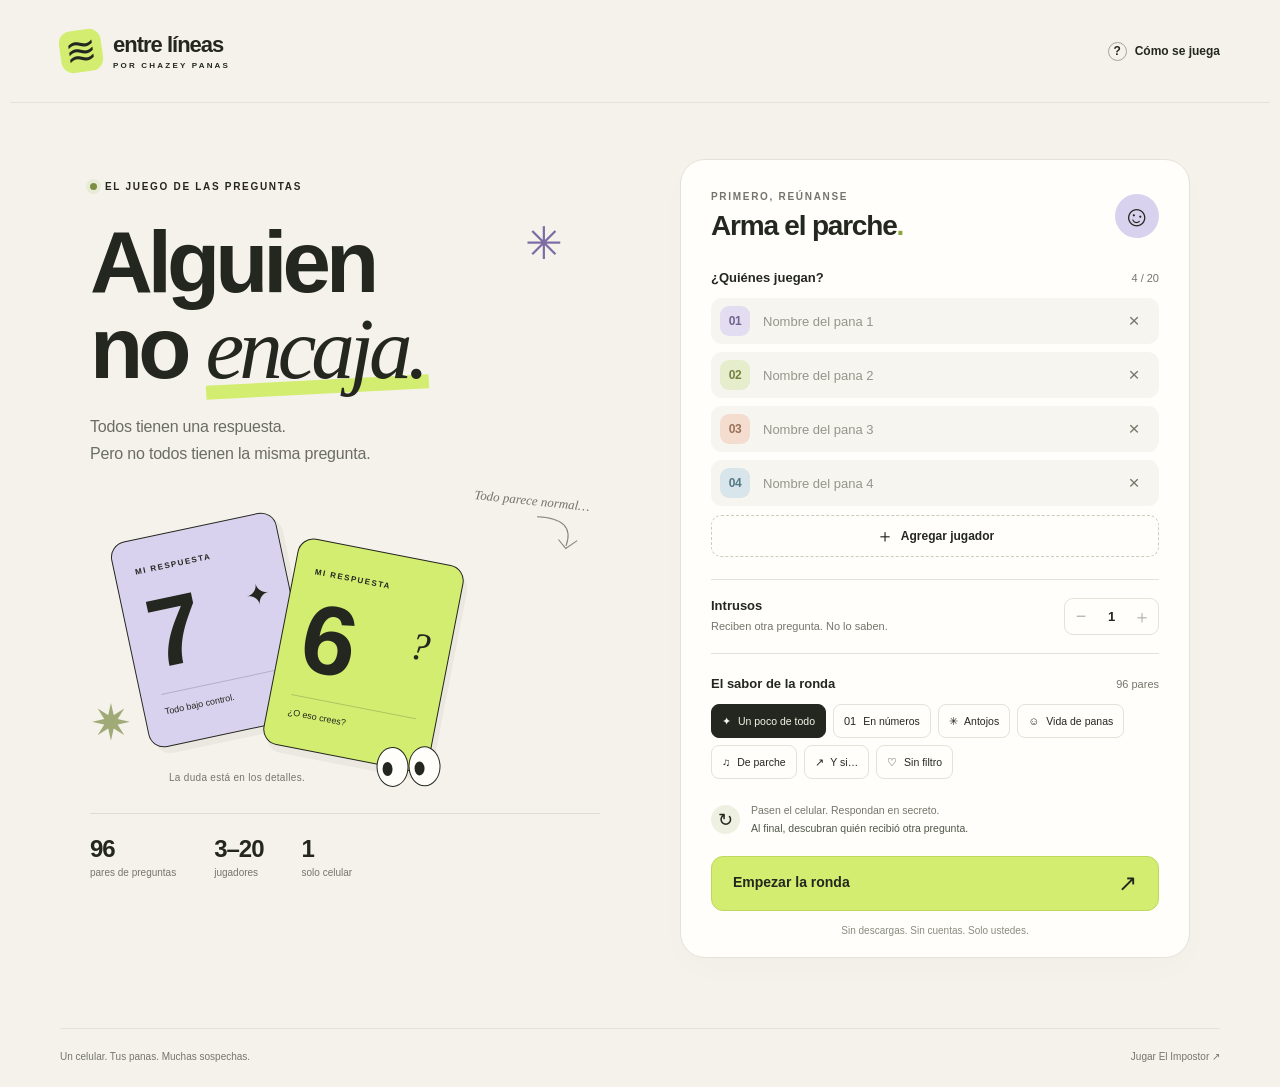
==== preguntas/index.html @ e83cf8ad "Add files via upload" ====
<!doctype html>
<html lang="es">
<head>
  <meta charset="utf-8">
  <meta name="viewport" content="width=device-width, initial-scale=1, viewport-fit=cover">
  <meta name="theme-color" content="#f5f2eb">
  <meta name="description" content="Una mesa, dos preguntas y alguien que no encaja. Un juego de fiesta en español para compartir un solo celular.">
  <title>Entre líneas · Chazey Panas</title>
  <link rel="icon" href="icon.svg" type="image/svg+xml">
  <link rel="stylesheet" href="styles.css">
  <script defer src="questions.js"></script>
  <script defer src="engine.js"></script>
  <script defer src="app.js"></script>
</head>
<body>
  <header class="topbar">
    <a class="brand" href="./" aria-label="Entre líneas, inicio"><span class="brand-icon" aria-hidden="true">≋</span><span>entre líneas<span class="brand-by">POR CHAZEY PANAS</span></span></a>
    <button class="help-button" data-action="help"><span aria-hidden="true">?</span> Cómo se juega</button>
  </header>
  <main id="app" tabindex="-1"></main>
  <footer class="site-footer"><span>Un celular. Tus panas. Muchas sospechas.</span><a href="../index.html">Jugar El Impostor <span aria-hidden="true">↗</span></a></footer>
  <dialog id="modal" aria-labelledby="modal-title"><div id="modal-content"></div></dialog>
  <div id="notice" class="notice" role="status" aria-live="polite"></div>
  <noscript><p class="panel">Activa JavaScript para jugar Entre líneas.</p></noscript>
</body>
</html>
---- preguntas/styles.css ----
@charset "UTF-8";
:root{--paper:#f5f2eb;--ink:#24271f;--muted:#74766c;--line:#e3e3d9;--lime:#d3ed70;--violet:#d9d2ef;--white:#fffefa;--coral:#ed977f;--radius:25px;font-family:Inter,"Segoe UI",Arial,sans-serif;color:var(--ink);background:var(--paper);font-synthesis:none}
*{box-sizing:border-box}body{margin:0;min-width:320px}button,input{font:inherit}button,a,input{-webkit-tap-highlight-color:transparent}button{cursor:pointer;color:inherit}button:disabled{cursor:default;opacity:.35}a{color:inherit}button{touch-action:manipulation}button:focus-visible,a:focus-visible,input:focus-visible{outline:3px solid #6d57af;outline-offset:4px}button:focus:not(:focus-visible),#app:focus{outline:none}button{border:0}h1,h2,h3,p{margin:0}h1,h2,h3{font-weight:650}::selection{background:var(--lime)}.topbar{max-width:1260px;margin:auto;padding:30px 50px;display:flex;align-items:center;justify-content:space-between;border-bottom:1px solid var(--line)}.brand{display:flex;align-items:center;gap:11px;text-decoration:none;font-size:22px;font-weight:750;letter-spacing:-1px}.brand-icon{display:grid;place-items:center;background:var(--lime);border-radius:12px;width:42px;height:42px;font-size:38px;font-weight:500;line-height:1;transform:rotate(-8deg)}.brand-by{display:block;font-size:8px;letter-spacing:2.2px;margin-top:3px;font-weight:650}.help-button{display:flex;align-items:center;gap:8px;background:none;font-size:12px;font-weight:600;padding:10px 0 10px 12px}.help-button>span{border:1px solid #a3a699;border-radius:50%;width:19px;height:19px;display:grid;place-items:center;font-size:12px}.setup-layout{max-width:1160px;margin:56px auto 70px;display:grid;grid-template-columns:1fr 1fr;gap:80px;padding:0 30px}.intro{padding-top:20px;position:relative}.eyebrow{display:flex;align-items:center;gap:8px;font-size:10px;letter-spacing:1.7px;font-weight:750;line-height:1.5}.live-dot{display:inline-block;width:7px;height:7px;border-radius:50%;background:#7c8e43;box-shadow:0 0 0 4px #e8ebd8;flex-shrink:0}.muted{color:var(--muted)}.intro h1{font-size:clamp(60px,6.8vw,88px);line-height:.99;letter-spacing:-5px;margin:25px 0 22px;position:relative}.intro h1 em{font-family:Georgia,"Times New Roman",serif;font-weight:400;letter-spacing:-5px;position:relative;z-index:0}.intro h1 em:after{content:"";position:absolute;left:0;right:-4px;bottom:3px;height:14px;background:var(--lime);z-index:-1;transform:rotate(-3deg)}.title-star{position:absolute;font-size:45px;top:3px;right:42px;color:#7d6ca4;font-weight:400}.intro-copy{font-size:16px;line-height:1.65;color:#6a6d61;letter-spacing:-.2px}.panel{background:var(--white);border:1px solid var(--line);border-radius:var(--radius)}.setup-panel{padding:29px 30px 19px;box-shadow:0 12px 30px #30352204}.panel-heading{display:flex;align-items:center;justify-content:space-between;margin-bottom:28px}.panel-heading h2{font-size:28px;letter-spacing:-1.2px;margin-top:6px}.round-stamp{background:var(--violet);width:44px;height:44px;border-radius:50%;display:grid;place-items:center;font-size:29px;transform:rotate(12deg)}.accent-dot{color:#87a63b}.section-label{display:flex;align-items:center;justify-content:space-between;margin-bottom:13px}.section-label h3,.intruder-setting h3{font-size:13px;font-weight:700}.section-label>span{font-size:11px;color:var(--muted)}.player-list{display:grid;gap:8px}.player-row{display:flex;gap:11px;align-items:center;background:#f6f5f0;border-radius:11px;padding:5px 8px;min-height:46px;border:1px solid transparent}.player-row:focus-within{border-color:#a7b276;background:#fafbf4}.avatar{display:inline-flex;align-items:center;justify-content:center;border-radius:9px;width:30px;height:30px;flex-shrink:0;font-size:12px;font-weight:700;letter-spacing:-.3px}.color-0{background:#e2ddf1;color:#70648f}.color-1{background:#e5edcd;color:#768340}.color-2{background:#f4ddce;color:#9b7259}.color-3{background:#d8e6ec;color:#577987}.color-4{background:#f1d9e2;color:#996479}.color-5{background:#f4e8bb;color:#93813e}.avatar.small{width:30px;height:30px}.name-input{border:0;background:transparent;outline:none!important;min-width:0;flex:1;font-size:13px;color:var(--ink);height:32px}.name-input::placeholder{color:#93968a}.remove-player{background:transparent;color:#73776a;width:32px;height:32px;font-size:19px;flex-shrink:0}.add-player{border:1px dashed #c9cdbb;border-radius:10px;background:transparent;min-height:42px;width:100%;font-size:12px;font-weight:600;margin-top:9px;display:flex;align-items:center;justify-content:center;gap:7px}.add-player span{font-size:18px}.add-player:hover{background:#f1f4e6}.intruder-setting{display:flex;align-items:center;justify-content:space-between;border-top:1px solid var(--line);border-bottom:1px solid var(--line);margin:22px 0;padding:18px 0;gap:10px}.intruder-setting p{font-size:11px;color:var(--muted);margin-top:5px;line-height:1.5}.stepper{display:flex;align-items:center;border:1px solid var(--line);border-radius:9px;overflow:hidden;flex-shrink:0}.stepper button{background:transparent;width:32px;height:35px;font-size:18px}.stepper button:hover:not(:disabled){background:#eef2df}.stepper output{font-size:13px;font-weight:700;width:29px;text-align:center}.category-pills{display:flex;flex-wrap:wrap;gap:7px}.category-pill{border:1px solid var(--line);background:transparent;border-radius:8px;padding:8px 10px;font-size:10.5px;line-height:1.3;min-height:34px}.category-pill>span{margin-right:4px;font-size:11px}.category-pill.selected{background:var(--ink);border-color:var(--ink);color:#f4f7e9}.category-pill:hover:not(.selected){background:#f1f2e8}.setup-note{display:flex;gap:11px;align-items:center;margin:23px 0 18px}.setup-note>span{display:grid;place-items:center;width:29px;height:29px;background:#eef1e1;border-radius:50%;font-size:18px;flex-shrink:0}.setup-note p{font-size:10.5px;color:var(--muted);line-height:1.7}.setup-note strong{font-weight:500;color:#505749}.primary-button{display:flex;justify-content:space-between;align-items:center;text-align:left;gap:16px;width:100%;min-height:54px;padding:15px 21px;background:var(--lime);border:1px solid #bfd75f;border-radius:12px;font-size:14px;font-weight:700;line-height:1.4;transition:background .15s,transform .15s}.primary-button:hover{background:#c7e65e;transform:translateY(-1px)}.primary-button>span{font-size:23px;line-height:1;flex-shrink:0}.under-button{color:#898c80;font-size:10px;text-align:center;margin-top:12px;line-height:1.5}.form-error{color:#ab3f38;font-size:12px;line-height:1.5}.form-error:not(:empty){margin:12px 0}.card-scene{height:285px;position:relative;margin-top:28px}.play-card{position:absolute;width:169px;height:210px;border:1px solid var(--ink);border-radius:16px;padding:20px;box-shadow:5px 7px 0 #24271f0d}.back-card{background:var(--violet);transform:rotate(-12deg);left:38px;top:30px}.front-card{background:var(--lime);transform:rotate(11deg);left:189px;top:55px}.play-card>span{font-size:8px;letter-spacing:1.5px;font-weight:700}.play-card strong{display:block;font-size:98px;line-height:1.2;letter-spacing:-6px;font-weight:600;position:relative}.play-card strong>span{position:absolute;font-size:29px;top:24px;right:0;font-weight:400;letter-spacing:0}.play-card i{font-size:9px;font-style:normal;display:block;border-top:1px solid #24271f33;padding-top:12px}.front-card strong>span{font-family:Georgia,serif;font-style:italic;font-size:39px}.card-eyes{position:absolute;bottom:-17px;right:-14px;display:flex;transform:rotate(-12deg)}.card-eyes b{display:block;width:32px;height:40px;border:1.5px solid var(--ink);border-radius:50%;background:var(--white);position:relative}.card-eyes b:after{content:"";width:10px;height:14px;background:var(--ink);border-radius:50%;position:absolute;top:14px;left:5px}.scene-note{position:absolute;right:10px;top:-2px;z-index:2;font-family:Georgia,serif;font-style:italic;font-size:13px;transform:rotate(6deg);color:#74716b}.scene-note svg{position:absolute;right:4px;top:20px;width:49px;height:38px;fill:none;stroke:#858578;stroke-width:1.3}.scene-spark{position:absolute;left:0;bottom:28px;font-size:50px;color:#a0aa77}.scene-caption{position:absolute;left:79px;bottom:-3px;font-size:10px;letter-spacing:.3px;color:var(--muted)}.quick-facts{display:flex;gap:38px;margin-top:33px;padding-top:21px;border-top:1px solid #dcded1}.quick-facts div{display:flex;flex-direction:column;gap:4px}.quick-facts strong{font-size:24px;letter-spacing:-1px;font-weight:600}.quick-facts span{font-size:10px;color:var(--muted)}.site-footer{max-width:1160px;margin:0 auto;padding:22px 0 25px;border-top:1px solid var(--line);display:flex;justify-content:space-between;color:var(--muted);font-size:10px}.site-footer a{text-decoration:none}.site-footer a:hover{text-decoration:underline}.resume-banner{display:flex;align-items:center;gap:10px;justify-content:space-between;background:#eef2e1;padding:13px;border-radius:10px;margin-bottom:24px}.resume-banner strong{display:block;font-size:11px}.resume-banner span{display:block;font-size:10px;color:var(--muted);margin-top:4px}.text-button{background:transparent;padding:10px 0;font-size:11px;font-weight:600}.resume-banner button{font-size:10px;flex-shrink:0}.round-layout{max-width:640px;margin:30px auto 65px;padding:0 24px;min-height:65vh}.round-top{display:flex;justify-content:space-between;align-items:center;margin-bottom:25px;gap:15px}.round-top .eyebrow{font-size:9px;letter-spacing:1.1px;text-align:right}.header-dot{color:#b3b7a5}.private-panel{padding:38px 38px 28px;text-align:center;box-shadow:0 12px 35px #30352204}.private-panel>.eyebrow{justify-content:center}.handoff-art{width:150px;height:150px;margin:27px auto 23px;position:relative;display:grid;place-items:center;background:#edf0e1;border-radius:50%}.phone-outline{width:67px;height:104px;border:2px solid var(--ink);border-radius:13px;transform:rotate(-12deg);background:var(--lime);display:grid;place-items:center;position:relative;box-shadow:6px 6px 0 #24271f13}.phone-outline span{font-size:46px}.phone-outline i{position:absolute;bottom:7px;width:20px;height:3px;background:var(--ink);border-radius:4px}.handoff-spark{position:absolute;right:-6px;top:9px;font-size:44px;color:#9383b1}.handoff-title{font-size:35px;line-height:1.2;letter-spacing:-1.4px;overflow-wrap:anywhere}.handoff-title>span:not(.accent-dot){font-family:Georgia,serif;font-style:italic;font-size:45px;font-weight:400}.center-copy{font-size:13px;line-height:1.75;color:var(--muted);margin:20px 0 27px}.private-progress{border-top:1px solid var(--line);padding-top:22px;margin-top:28px}.progress-track{height:4px;background:#eeeee5;border-radius:5px;overflow:hidden}.progress-track>span{display:block;height:100%;background:#99b344}.progress-caption{font-size:10px;color:var(--muted);margin-top:10px}.round-footnote{text-align:center;font-size:10px;color:var(--muted);margin-top:20px}.private-player{display:flex;align-items:center;gap:10px;text-align:left;margin-top:28px;font-size:13px;font-weight:600}.private-player>span:nth-child(2){overflow-wrap:anywhere;min-width:0}.private-player button{margin-left:auto;flex-shrink:0;color:var(--muted)}.question-title{text-align:left;font-size:31px;letter-spacing:-.8px;line-height:1.25;margin:30px 0}.answer-label{display:flex;justify-content:space-between;text-align:left;font-size:11px;font-weight:700;margin-bottom:10px;gap:10px}.answer-label>span{font-weight:400;color:var(--muted)}.answer-input{width:100%;height:60px;border:1px solid #cdd3bb;border-radius:12px;background:#f8f9f1;font-size:18px;padding:16px;color:var(--ink)}.answer-input::placeholder{font-size:14px;color:#9a9e8c}.answer-hint{font-size:11px;text-align:left;color:var(--muted);margin:12px 0 30px;line-height:1.6}.ready-panel{padding-top:50px;padding-bottom:40px}.ready-symbol{font-size:90px;color:#8c7ba8;line-height:1;margin-bottom:30px}.ready-panel>.eyebrow{margin-bottom:19px}.board-layout{max-width:950px;margin:30px auto 70px;padding:0 28px;min-height:65vh}.board-heading{text-align:center;max-width:710px;margin:40px auto 32px}.board-heading>.eyebrow{justify-content:center}.board-heading h1{font-size:40px;letter-spacing:-1.3px;line-height:1.15;margin:19px 0;overflow-wrap:anywhere}.board-heading h1 em{font-family:Georgia,serif;font-weight:400;letter-spacing:-1px}.board-heading p{font-size:13px;line-height:1.6;color:var(--muted)}.answer-grid{display:grid;grid-template-columns:repeat(3,minmax(0,1fr));gap:14px}.answer-card{background:var(--white);border:1px solid var(--line);border-radius:17px;padding:18px;min-height:135px}.answer-card-top{display:flex;align-items:center;gap:8px}.answer-card h2{font-size:12px;font-weight:600;overflow-wrap:anywhere;min-width:0}.answer-mark{margin-left:auto;font-family:Georgia,serif;font-size:35px;line-height:1;color:#c7cbb9}.answer-card>p{font-size:25px;line-height:1.25;margin-top:20px;letter-spacing:-.5px;overflow-wrap:anywhere}.answer-card.is-intruder{background:#e9e4f3;border-color:#c5b8de}.role-tag{margin-left:auto;font-size:8px;background:#edefe4;color:#6f765d;padding:4px 6px;border-radius:5px;flex-shrink:0}.is-intruder .role-tag{background:#796493;color:white}.board-actions{max-width:440px;margin:32px auto 0}.discussion-note{display:flex;align-items:center;gap:12px;justify-content:center;margin:22px 0}.discussion-note>span{font-size:27px}.discussion-note p{font-size:11px;line-height:1.7;color:var(--muted)}.discussion-note strong{color:var(--ink);font-weight:600}.secondary-button{display:block;background:transparent;border:1px solid var(--line);border-radius:11px;min-height:48px;padding:12px 20px;width:100%;margin-top:10px;font-size:12px}.secondary-button:hover{background:#edeedf}.question-comparison{display:grid;grid-template-columns:1fr 1fr;gap:14px;margin-bottom:25px}.question-comparison>div{padding:23px;border:1px solid var(--line);border-radius:15px;background:#eaf0db}.question-comparison>.intruder-question{background:#e8e2f0;border-color:#d6cbe6}.question-comparison h2{font-size:18px;line-height:1.4;margin-top:10px;letter-spacing:-.4px}.question-comparison .eyebrow{font-size:9px}dialog{border:1px solid var(--line);border-radius:22px;padding:34px;width:min(490px,calc(100% - 30px));max-height:calc(100dvh - 40px);overflow:auto;background:var(--white);color:var(--ink);box-shadow:0 20px 100px #24271f33}dialog::backdrop{background:#24271f66;backdrop-filter:blur(5px)}dialog h2{font-size:30px;letter-spacing:-1px;margin:12px 24px 22px 0}.dialog-close{position:absolute;right:15px;top:15px;border-radius:50%;width:32px;height:32px;background:#f0f1e9;font-size:22px}.rules-list{list-style:none;counter-reset:rule;padding:0;margin:0 0 20px}.rules-list li{counter-increment:rule;position:relative;padding-left:39px;margin-bottom:20px}.rules-list li:before{content:counter(rule,decimal-leading-zero);position:absolute;left:0;top:1px;font-size:11px;font-weight:700;background:var(--lime);border-radius:7px;width:26px;height:26px;display:grid;place-items:center}.rules-list strong{font-size:13px}.rules-list p{font-size:12px;line-height:1.65;color:var(--muted);margin-top:5px}.example-note{background:#f0edf6;border-radius:11px;padding:16px;margin:15px 0 24px;font-size:12px;line-height:1.7}.example-note p{margin-top:4px;color:#716480}.notice{position:fixed;left:50%;bottom:24px;transform:translate(-50%,20px);background:var(--ink);color:white;font-size:12px;line-height:1.5;padding:13px 20px;border-radius:12px;max-width:calc(100% - 36px);width:max-content;opacity:0;pointer-events:none;transition:opacity .2s,transform .2s;z-index:10}.notice.visible{opacity:1;transform:translate(-50%,0)}.sr-only{position:absolute;width:1px;height:1px;padding:0;margin:-1px;overflow:hidden;clip:rect(0,0,0,0);white-space:nowrap;border:0}
@media(min-width:1500px){.setup-layout{margin-top:75px;margin-bottom:85px}.topbar{padding-top:35px;padding-bottom:35px}}
@media(max-width:1050px){.setup-layout{gap:35px;padding:0 28px}.intro h1{font-size:74px}.title-star{right:4px}.front-card{left:159px}.back-card{left:15px}.play-card{width:150px;height:195px}.play-card strong{font-size:87px}.scene-note{right:10px}.quick-facts{gap:25px}.setup-panel{padding:25px 22px 19px}.site-footer{margin-left:30px;margin-right:30px}}
@media(max-width:760px){.topbar{padding:20px 23px}.brand{font-size:20px}.help-button{font-size:11px}.setup-layout{grid-template-columns:1fr;gap:30px;max-width:530px;margin-top:32px;padding:0 23px}.intro{padding-top:0}.intro>.eyebrow{font-size:9px}.intro h1{font-size:64px;line-height:1.01;letter-spacing:-3.8px;margin:19px 0 16px}.intro h1 br{display:none}.intro h1 em{letter-spacing:-4px}.title-star{right:3px;top:43px;font-size:30px}.intro-copy{font-size:14px;line-height:1.6;max-width:300px}.intro-copy br{display:none}.card-scene{display:none}.quick-facts{margin-top:24px;padding-top:17px;gap:0;justify-content:space-between;max-width:360px}.quick-facts strong{font-size:21px}.quick-facts span{font-size:9px}.setup-panel{padding:25px 22px 20px}.panel-heading{margin-bottom:25px}.panel-heading h2{font-size:27px}.section-label h3,.intruder-setting h3{font-size:13px}.player-row{min-height:48px}.category-pill{font-size:11px;padding:10px 11px;min-height:38px}.setup-note p{font-size:11px}.under-button{font-size:10px}.site-footer{margin:0 23px;padding:20px 0;gap:17px;font-size:9px;line-height:1.6}.site-footer>span{max-width:175px}.site-footer>a{flex-shrink:0}.round-layout{margin:20px auto 48px;padding:0 20px}.round-top{margin-bottom:20px}.private-panel{padding:28px 24px 24px}.private-panel>.eyebrow{font-size:9px;letter-spacing:1.2px}.handoff-title{font-size:30px}.handoff-title>span:not(.accent-dot){font-size:40px}.handoff-art{margin-top:30px}.question-title{font-size:29px;margin:25px 0 30px}.answer-panel{padding:28px 24px 24px}.primary-button{font-size:13px;min-height:55px;padding:16px 18px}.ready-panel{padding-top:40px;padding-bottom:35px}.board-layout{padding:0 20px;margin-top:20px}.board-heading{margin:30px auto}.board-heading h1{font-size:31px}.board-heading p{font-size:12px}.answer-grid{grid-template-columns:repeat(2,minmax(0,1fr));gap:10px}.answer-card{padding:15px;min-height:130px}.answer-card>p{font-size:23px}.answer-card h2{font-size:11px}.answer-card-top{flex-wrap:wrap;gap:7px}.role-tag{font-size:8px}.question-comparison{grid-template-columns:1fr;gap:10px}.question-comparison>div{padding:20px}.question-comparison h2{font-size:18px}.board-heading>.eyebrow{font-size:9px;letter-spacing:1px}.round-top .eyebrow{font-size:8px}.round-top .text-button{font-size:10px}.center-copy{font-size:12px}.board-actions{margin-top:25px}.discussion-note p{font-size:10px}dialog{padding:28px 23px}.rules-list li{margin-bottom:16px}}
@media(max-width:370px){.brand{font-size:18px}.brand-icon{width:34px;height:34px;font-size:31px}.help-button{font-size:10px;gap:5px}.intro h1{font-size:56px}.title-star{font-size:25px}.setup-panel{padding:23px 17px}.category-pill{font-size:10px;padding:8px}.intruder-setting p{font-size:10px}.private-panel{padding:26px 19px}.answer-label{font-size:10px}.round-top .eyebrow{letter-spacing:.6px}}
@media(prefers-reduced-motion:reduce){*,*:before,*:after{animation:none!important;transition:none!important;scroll-behavior:auto!important}}
@media(max-width:760px){.name-input{font-size:16px}.stepper button{width:40px;height:44px}.remove-player{width:40px;height:40px}.category-pill{min-height:44px}.help-button{min-height:44px}}
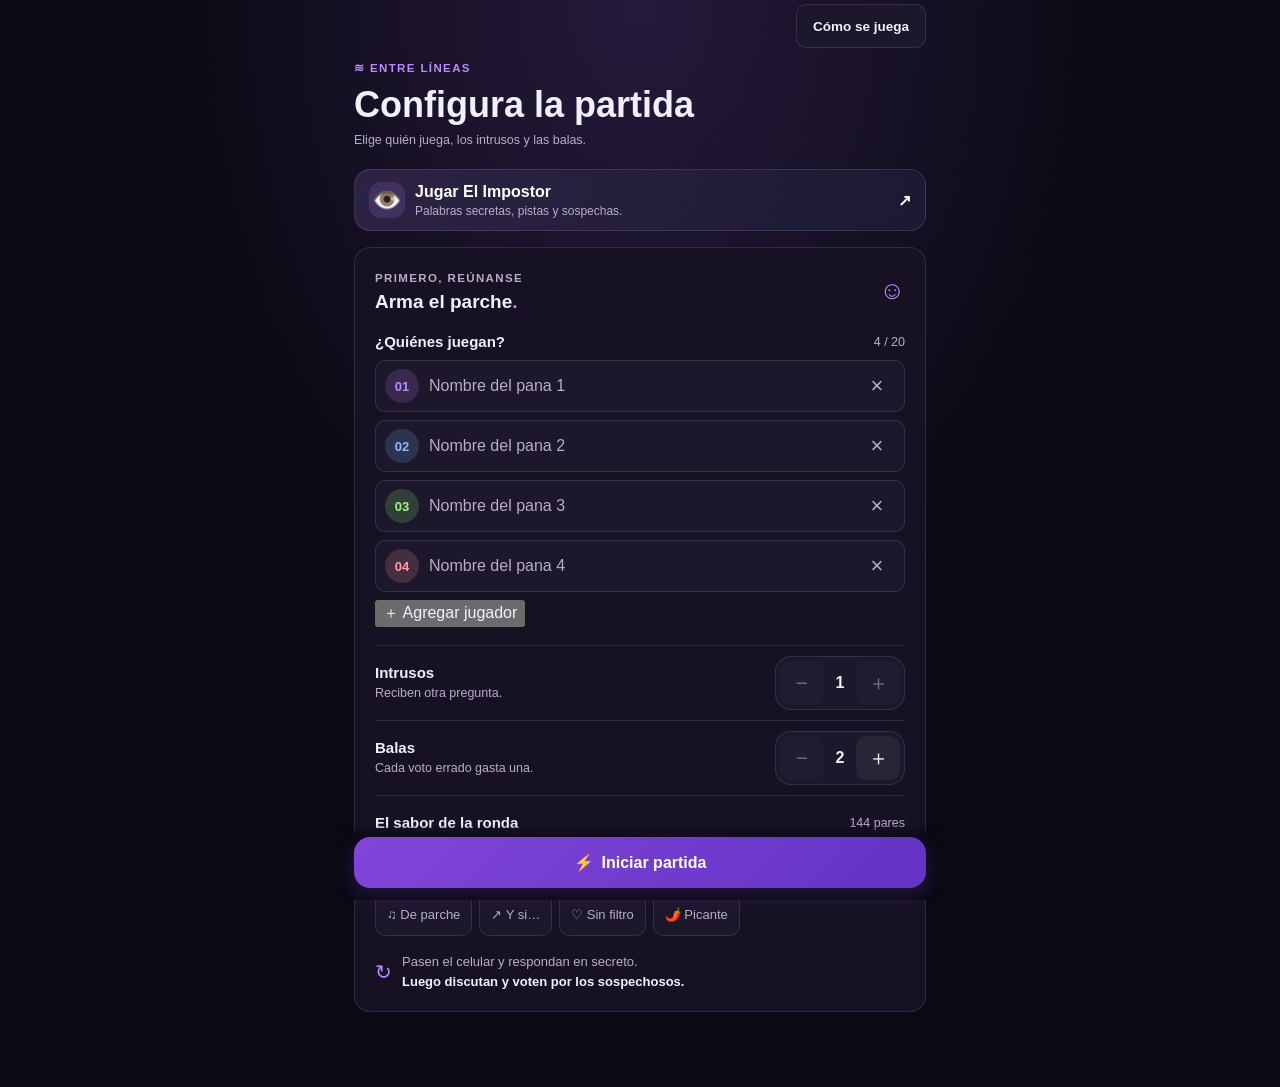
==== commit 182beec5: "Add files via upload" ====
--- a/preguntas/index.html
+++ b/preguntas/index.html
@@ -3,10 +3,11 @@
 <head>
   <meta charset="utf-8">
   <meta name="viewport" content="width=device-width, initial-scale=1, viewport-fit=cover">
-  <meta name="theme-color" content="#f5f2eb">
+  <meta name="theme-color" content="#0b0913">
   <meta name="description" content="Una mesa, dos preguntas y alguien que no encaja. Un juego de fiesta en español para compartir un solo celular.">
-  <title>Entre líneas · Chazey Panas</title>
+  <title>Entre líneas</title>
   <link rel="icon" href="icon.svg" type="image/svg+xml">
+  <link rel="stylesheet" href="../css/theme.css">
   <link rel="stylesheet" href="styles.css">
   <script defer src="questions.js"></script>
   <script defer src="engine.js"></script>
@@ -14,11 +15,9 @@
 </head>
 <body>
   <header class="topbar">
-    <a class="brand" href="./" aria-label="Entre líneas, inicio"><span class="brand-icon" aria-hidden="true">≋</span><span>entre líneas<span class="brand-by">POR CHAZEY PANAS</span></span></a>
-    <button class="help-button" data-action="help"><span aria-hidden="true">?</span> Cómo se juega</button>
+    <button class="btn btn-ghost btn-sm help-button" data-action="help">Cómo se juega</button>
   </header>
   <main id="app" tabindex="-1"></main>
-  <footer class="site-footer"><span>Un celular. Tus panas. Muchas sospechas.</span><a href="../index.html">Jugar El Impostor <span aria-hidden="true">↗</span></a></footer>
   <dialog id="modal" aria-labelledby="modal-title"><div id="modal-content"></div></dialog>
   <div id="notice" class="notice" role="status" aria-live="polite"></div>
   <noscript><p class="panel">Activa JavaScript para jugar Entre líneas.</p></noscript>
--- a/css/theme.css
+++ b/css/theme.css
@@ -0,0 +1,101 @@
+:root {
+  --bg: #0b0913;
+  --surface: #171223;
+  --surface2: #1c172b;
+  --border: rgba(221,204,255,0.13);
+  --text: #f0f0ff;
+  --muted: #b8adc9;
+  --violet: #bc8aff;
+  --red: #ff6c79;
+  --safe-top: env(safe-area-inset-top, 0px);
+  --safe-bot: env(safe-area-inset-bottom, 0px);
+  --gutter: clamp(14px, 5vw, 24px);
+  --content-width: 620px;
+  --radius: 16px;
+  --radius-sm: 10px;
+  --radius-lg: 24px;
+  --font: 'SF Pro Display', -apple-system, 'Segoe UI', 'Helvetica Neue', sans-serif;
+  --title-size: clamp(26px, 7vw, 36px);
+  --backdrop: radial-gradient(ellipse at 50% 0%, #251a3b 0%, transparent 55%), var(--bg);
+  --primary-gradient: linear-gradient(135deg, #8245da, #6233c4);
+  --primary-shadow: 0 6px 20px rgba(109,56,205,0.28);
+  --trans: 220ms cubic-bezier(0.22, 1, 0.36, 1);
+  color-scheme: dark;
+}
+
+.btn {
+  display: flex;
+  align-items: center;
+  justify-content: center;
+  gap: 8px;
+  width: 100%;
+  min-height: 44px;
+  padding: 16px 20px;
+  border: 0;
+  border-radius: var(--radius);
+  font: 700 16px var(--font);
+  color: #fff;
+  cursor: pointer;
+  touch-action: manipulation;
+  user-select: none;
+  transition: transform 150ms, opacity 200ms, box-shadow 200ms;
+}
+
+.btn:active { transform: scale(0.97); }
+.btn-primary { background: var(--primary-gradient); box-shadow: var(--primary-shadow); }
+.btn-ghost { background: var(--surface2); border: 1px solid var(--border); color: var(--text); }
+.btn-sm { padding: 10px 16px; border-radius: var(--radius-sm); font-size: 13.5px; }
+
+.game-link {
+  justify-content: flex-start;
+  gap: 10px;
+  margin: 4px 0 16px;
+  padding: 12px 14px;
+  border: 1px solid var(--border);
+  background: linear-gradient(110deg, #2d2344, #1b1a32);
+  text-align: left;
+  text-decoration: none;
+}
+
+.game-link-icon {
+  display: grid;
+  place-items: center;
+  flex-shrink: 0;
+  width: 36px;
+  height: 36px;
+  border-radius: 12px;
+  background: #42315f;
+  color: var(--violet);
+  font-size: 24px;
+}
+
+.game-link-copy { flex: 1; min-width: 0; }
+.game-link small { display: block; margin-top: 3px; color: var(--muted); font-size: 12px; font-weight: 500; }
+
+.private-icon {
+  display: grid;
+  place-items: center;
+  width: 54px;
+  height: 54px;
+  margin: 0 auto;
+  border-radius: 17px;
+  background: color-mix(in srgb, var(--role, var(--violet)) 13%, transparent);
+  font-size: 30px;
+}
+
+:is(button, a, input):focus-visible {
+  outline: 2px solid #d4afff;
+  outline-offset: 3px;
+}
+
+@keyframes fadeUp {
+  from { opacity: 0; transform: translateY(8px); }
+  to { opacity: 1; transform: translateY(0); }
+}
+
+@media (prefers-reduced-motion: reduce) {
+  *, *::before, *::after {
+    animation: none !important;
+    transition: none !important;
+  }
+}
--- a/preguntas/styles.css
+++ b/preguntas/styles.css
@@ -1,9 +1,402 @@
-@charset "UTF-8";
-:root{--paper:#f5f2eb;--ink:#24271f;--muted:#74766c;--line:#e3e3d9;--lime:#d3ed70;--violet:#d9d2ef;--white:#fffefa;--coral:#ed977f;--radius:25px;font-family:Inter,"Segoe UI",Arial,sans-serif;color:var(--ink);background:var(--paper);font-synthesis:none}
-*{box-sizing:border-box}body{margin:0;min-width:320px}button,input{font:inherit}button,a,input{-webkit-tap-highlight-color:transparent}button{cursor:pointer;color:inherit}button:disabled{cursor:default;opacity:.35}a{color:inherit}button{touch-action:manipulation}button:focus-visible,a:focus-visible,input:focus-visible{outline:3px solid #6d57af;outline-offset:4px}button:focus:not(:focus-visible),#app:focus{outline:none}button{border:0}h1,h2,h3,p{margin:0}h1,h2,h3{font-weight:650}::selection{background:var(--lime)}.topbar{max-width:1260px;margin:auto;padding:30px 50px;display:flex;align-items:center;justify-content:space-between;border-bottom:1px solid var(--line)}.brand{display:flex;align-items:center;gap:11px;text-decoration:none;font-size:22px;font-weight:750;letter-spacing:-1px}.brand-icon{display:grid;place-items:center;background:var(--lime);border-radius:12px;width:42px;height:42px;font-size:38px;font-weight:500;line-height:1;transform:rotate(-8deg)}.brand-by{display:block;font-size:8px;letter-spacing:2.2px;margin-top:3px;font-weight:650}.help-button{display:flex;align-items:center;gap:8px;background:none;font-size:12px;font-weight:600;padding:10px 0 10px 12px}.help-button>span{border:1px solid #a3a699;border-radius:50%;width:19px;height:19px;display:grid;place-items:center;font-size:12px}.setup-layout{max-width:1160px;margin:56px auto 70px;display:grid;grid-template-columns:1fr 1fr;gap:80px;padding:0 30px}.intro{padding-top:20px;position:relative}.eyebrow{display:flex;align-items:center;gap:8px;font-size:10px;letter-spacing:1.7px;font-weight:750;line-height:1.5}.live-dot{display:inline-block;width:7px;height:7px;border-radius:50%;background:#7c8e43;box-shadow:0 0 0 4px #e8ebd8;flex-shrink:0}.muted{color:var(--muted)}.intro h1{font-size:clamp(60px,6.8vw,88px);line-height:.99;letter-spacing:-5px;margin:25px 0 22px;position:relative}.intro h1 em{font-family:Georgia,"Times New Roman",serif;font-weight:400;letter-spacing:-5px;position:relative;z-index:0}.intro h1 em:after{content:"";position:absolute;left:0;right:-4px;bottom:3px;height:14px;background:var(--lime);z-index:-1;transform:rotate(-3deg)}.title-star{position:absolute;font-size:45px;top:3px;right:42px;color:#7d6ca4;font-weight:400}.intro-copy{font-size:16px;line-height:1.65;color:#6a6d61;letter-spacing:-.2px}.panel{background:var(--white);border:1px solid var(--line);border-radius:var(--radius)}.setup-panel{padding:29px 30px 19px;box-shadow:0 12px 30px #30352204}.panel-heading{display:flex;align-items:center;justify-content:space-between;margin-bottom:28px}.panel-heading h2{font-size:28px;letter-spacing:-1.2px;margin-top:6px}.round-stamp{background:var(--violet);width:44px;height:44px;border-radius:50%;display:grid;place-items:center;font-size:29px;transform:rotate(12deg)}.accent-dot{color:#87a63b}.section-label{display:flex;align-items:center;justify-content:space-between;margin-bottom:13px}.section-label h3,.intruder-setting h3{font-size:13px;font-weight:700}.section-label>span{font-size:11px;color:var(--muted)}.player-list{display:grid;gap:8px}.player-row{display:flex;gap:11px;align-items:center;background:#f6f5f0;border-radius:11px;padding:5px 8px;min-height:46px;border:1px solid transparent}.player-row:focus-within{border-color:#a7b276;background:#fafbf4}.avatar{display:inline-flex;align-items:center;justify-content:center;border-radius:9px;width:30px;height:30px;flex-shrink:0;font-size:12px;font-weight:700;letter-spacing:-.3px}.color-0{background:#e2ddf1;color:#70648f}.color-1{background:#e5edcd;color:#768340}.color-2{background:#f4ddce;color:#9b7259}.color-3{background:#d8e6ec;color:#577987}.color-4{background:#f1d9e2;color:#996479}.color-5{background:#f4e8bb;color:#93813e}.avatar.small{width:30px;height:30px}.name-input{border:0;background:transparent;outline:none!important;min-width:0;flex:1;font-size:13px;color:var(--ink);height:32px}.name-input::placeholder{color:#93968a}.remove-player{background:transparent;color:#73776a;width:32px;height:32px;font-size:19px;flex-shrink:0}.add-player{border:1px dashed #c9cdbb;border-radius:10px;background:transparent;min-height:42px;width:100%;font-size:12px;font-weight:600;margin-top:9px;display:flex;align-items:center;justify-content:center;gap:7px}.add-player span{font-size:18px}.add-player:hover{background:#f1f4e6}.intruder-setting{display:flex;align-items:center;justify-content:space-between;border-top:1px solid var(--line);border-bottom:1px solid var(--line);margin:22px 0;padding:18px 0;gap:10px}.intruder-setting p{font-size:11px;color:var(--muted);margin-top:5px;line-height:1.5}.stepper{display:flex;align-items:center;border:1px solid var(--line);border-radius:9px;overflow:hidden;flex-shrink:0}.stepper button{background:transparent;width:32px;height:35px;font-size:18px}.stepper button:hover:not(:disabled){background:#eef2df}.stepper output{font-size:13px;font-weight:700;width:29px;text-align:center}.category-pills{display:flex;flex-wrap:wrap;gap:7px}.category-pill{border:1px solid var(--line);background:transparent;border-radius:8px;padding:8px 10px;font-size:10.5px;line-height:1.3;min-height:34px}.category-pill>span{margin-right:4px;font-size:11px}.category-pill.selected{background:var(--ink);border-color:var(--ink);color:#f4f7e9}.category-pill:hover:not(.selected){background:#f1f2e8}.setup-note{display:flex;gap:11px;align-items:center;margin:23px 0 18px}.setup-note>span{display:grid;place-items:center;width:29px;height:29px;background:#eef1e1;border-radius:50%;font-size:18px;flex-shrink:0}.setup-note p{font-size:10.5px;color:var(--muted);line-height:1.7}.setup-note strong{font-weight:500;color:#505749}.primary-button{display:flex;justify-content:space-between;align-items:center;text-align:left;gap:16px;width:100%;min-height:54px;padding:15px 21px;background:var(--lime);border:1px solid #bfd75f;border-radius:12px;font-size:14px;font-weight:700;line-height:1.4;transition:background .15s,transform .15s}.primary-button:hover{background:#c7e65e;transform:translateY(-1px)}.primary-button>span{font-size:23px;line-height:1;flex-shrink:0}.under-button{color:#898c80;font-size:10px;text-align:center;margin-top:12px;line-height:1.5}.form-error{color:#ab3f38;font-size:12px;line-height:1.5}.form-error:not(:empty){margin:12px 0}.card-scene{height:285px;position:relative;margin-top:28px}.play-card{position:absolute;width:169px;height:210px;border:1px solid var(--ink);border-radius:16px;padding:20px;box-shadow:5px 7px 0 #24271f0d}.back-card{background:var(--violet);transform:rotate(-12deg);left:38px;top:30px}.front-card{background:var(--lime);transform:rotate(11deg);left:189px;top:55px}.play-card>span{font-size:8px;letter-spacing:1.5px;font-weight:700}.play-card strong{display:block;font-size:98px;line-height:1.2;letter-spacing:-6px;font-weight:600;position:relative}.play-card strong>span{position:absolute;font-size:29px;top:24px;right:0;font-weight:400;letter-spacing:0}.play-card i{font-size:9px;font-style:normal;display:block;border-top:1px solid #24271f33;padding-top:12px}.front-card strong>span{font-family:Georgia,serif;font-style:italic;font-size:39px}.card-eyes{position:absolute;bottom:-17px;right:-14px;display:flex;transform:rotate(-12deg)}.card-eyes b{display:block;width:32px;height:40px;border:1.5px solid var(--ink);border-radius:50%;background:var(--white);position:relative}.card-eyes b:after{content:"";width:10px;height:14px;background:var(--ink);border-radius:50%;position:absolute;top:14px;left:5px}.scene-note{position:absolute;right:10px;top:-2px;z-index:2;font-family:Georgia,serif;font-style:italic;font-size:13px;transform:rotate(6deg);color:#74716b}.scene-note svg{position:absolute;right:4px;top:20px;width:49px;height:38px;fill:none;stroke:#858578;stroke-width:1.3}.scene-spark{position:absolute;left:0;bottom:28px;font-size:50px;color:#a0aa77}.scene-caption{position:absolute;left:79px;bottom:-3px;font-size:10px;letter-spacing:.3px;color:var(--muted)}.quick-facts{display:flex;gap:38px;margin-top:33px;padding-top:21px;border-top:1px solid #dcded1}.quick-facts div{display:flex;flex-direction:column;gap:4px}.quick-facts strong{font-size:24px;letter-spacing:-1px;font-weight:600}.quick-facts span{font-size:10px;color:var(--muted)}.site-footer{max-width:1160px;margin:0 auto;padding:22px 0 25px;border-top:1px solid var(--line);display:flex;justify-content:space-between;color:var(--muted);font-size:10px}.site-footer a{text-decoration:none}.site-footer a:hover{text-decoration:underline}.resume-banner{display:flex;align-items:center;gap:10px;justify-content:space-between;background:#eef2e1;padding:13px;border-radius:10px;margin-bottom:24px}.resume-banner strong{display:block;font-size:11px}.resume-banner span{display:block;font-size:10px;color:var(--muted);margin-top:4px}.text-button{background:transparent;padding:10px 0;font-size:11px;font-weight:600}.resume-banner button{font-size:10px;flex-shrink:0}.round-layout{max-width:640px;margin:30px auto 65px;padding:0 24px;min-height:65vh}.round-top{display:flex;justify-content:space-between;align-items:center;margin-bottom:25px;gap:15px}.round-top .eyebrow{font-size:9px;letter-spacing:1.1px;text-align:right}.header-dot{color:#b3b7a5}.private-panel{padding:38px 38px 28px;text-align:center;box-shadow:0 12px 35px #30352204}.private-panel>.eyebrow{justify-content:center}.handoff-art{width:150px;height:150px;margin:27px auto 23px;position:relative;display:grid;place-items:center;background:#edf0e1;border-radius:50%}.phone-outline{width:67px;height:104px;border:2px solid var(--ink);border-radius:13px;transform:rotate(-12deg);background:var(--lime);display:grid;place-items:center;position:relative;box-shadow:6px 6px 0 #24271f13}.phone-outline span{font-size:46px}.phone-outline i{position:absolute;bottom:7px;width:20px;height:3px;background:var(--ink);border-radius:4px}.handoff-spark{position:absolute;right:-6px;top:9px;font-size:44px;color:#9383b1}.handoff-title{font-size:35px;line-height:1.2;letter-spacing:-1.4px;overflow-wrap:anywhere}.handoff-title>span:not(.accent-dot){font-family:Georgia,serif;font-style:italic;font-size:45px;font-weight:400}.center-copy{font-size:13px;line-height:1.75;color:var(--muted);margin:20px 0 27px}.private-progress{border-top:1px solid var(--line);padding-top:22px;margin-top:28px}.progress-track{height:4px;background:#eeeee5;border-radius:5px;overflow:hidden}.progress-track>span{display:block;height:100%;background:#99b344}.progress-caption{font-size:10px;color:var(--muted);margin-top:10px}.round-footnote{text-align:center;font-size:10px;color:var(--muted);margin-top:20px}.private-player{display:flex;align-items:center;gap:10px;text-align:left;margin-top:28px;font-size:13px;font-weight:600}.private-player>span:nth-child(2){overflow-wrap:anywhere;min-width:0}.private-player button{margin-left:auto;flex-shrink:0;color:var(--muted)}.question-title{text-align:left;font-size:31px;letter-spacing:-.8px;line-height:1.25;margin:30px 0}.answer-label{display:flex;justify-content:space-between;text-align:left;font-size:11px;font-weight:700;margin-bottom:10px;gap:10px}.answer-label>span{font-weight:400;color:var(--muted)}.answer-input{width:100%;height:60px;border:1px solid #cdd3bb;border-radius:12px;background:#f8f9f1;font-size:18px;padding:16px;color:var(--ink)}.answer-input::placeholder{font-size:14px;color:#9a9e8c}.answer-hint{font-size:11px;text-align:left;color:var(--muted);margin:12px 0 30px;line-height:1.6}.ready-panel{padding-top:50px;padding-bottom:40px}.ready-symbol{font-size:90px;color:#8c7ba8;line-height:1;margin-bottom:30px}.ready-panel>.eyebrow{margin-bottom:19px}.board-layout{max-width:950px;margin:30px auto 70px;padding:0 28px;min-height:65vh}.board-heading{text-align:center;max-width:710px;margin:40px auto 32px}.board-heading>.eyebrow{justify-content:center}.board-heading h1{font-size:40px;letter-spacing:-1.3px;line-height:1.15;margin:19px 0;overflow-wrap:anywhere}.board-heading h1 em{font-family:Georgia,serif;font-weight:400;letter-spacing:-1px}.board-heading p{font-size:13px;line-height:1.6;color:var(--muted)}.answer-grid{display:grid;grid-template-columns:repeat(3,minmax(0,1fr));gap:14px}.answer-card{background:var(--white);border:1px solid var(--line);border-radius:17px;padding:18px;min-height:135px}.answer-card-top{display:flex;align-items:center;gap:8px}.answer-card h2{font-size:12px;font-weight:600;overflow-wrap:anywhere;min-width:0}.answer-mark{margin-left:auto;font-family:Georgia,serif;font-size:35px;line-height:1;color:#c7cbb9}.answer-card>p{font-size:25px;line-height:1.25;margin-top:20px;letter-spacing:-.5px;overflow-wrap:anywhere}.answer-card.is-intruder{background:#e9e4f3;border-color:#c5b8de}.role-tag{margin-left:auto;font-size:8px;background:#edefe4;color:#6f765d;padding:4px 6px;border-radius:5px;flex-shrink:0}.is-intruder .role-tag{background:#796493;color:white}.board-actions{max-width:440px;margin:32px auto 0}.discussion-note{display:flex;align-items:center;gap:12px;justify-content:center;margin:22px 0}.discussion-note>span{font-size:27px}.discussion-note p{font-size:11px;line-height:1.7;color:var(--muted)}.discussion-note strong{color:var(--ink);font-weight:600}.secondary-button{display:block;background:transparent;border:1px solid var(--line);border-radius:11px;min-height:48px;padding:12px 20px;width:100%;margin-top:10px;font-size:12px}.secondary-button:hover{background:#edeedf}.question-comparison{display:grid;grid-template-columns:1fr 1fr;gap:14px;margin-bottom:25px}.question-comparison>div{padding:23px;border:1px solid var(--line);border-radius:15px;background:#eaf0db}.question-comparison>.intruder-question{background:#e8e2f0;border-color:#d6cbe6}.question-comparison h2{font-size:18px;line-height:1.4;margin-top:10px;letter-spacing:-.4px}.question-comparison .eyebrow{font-size:9px}dialog{border:1px solid var(--line);border-radius:22px;padding:34px;width:min(490px,calc(100% - 30px));max-height:calc(100dvh - 40px);overflow:auto;background:var(--white);color:var(--ink);box-shadow:0 20px 100px #24271f33}dialog::backdrop{background:#24271f66;backdrop-filter:blur(5px)}dialog h2{font-size:30px;letter-spacing:-1px;margin:12px 24px 22px 0}.dialog-close{position:absolute;right:15px;top:15px;border-radius:50%;width:32px;height:32px;background:#f0f1e9;font-size:22px}.rules-list{list-style:none;counter-reset:rule;padding:0;margin:0 0 20px}.rules-list li{counter-increment:rule;position:relative;padding-left:39px;margin-bottom:20px}.rules-list li:before{content:counter(rule,decimal-leading-zero);position:absolute;left:0;top:1px;font-size:11px;font-weight:700;background:var(--lime);border-radius:7px;width:26px;height:26px;display:grid;place-items:center}.rules-list strong{font-size:13px}.rules-list p{font-size:12px;line-height:1.65;color:var(--muted);margin-top:5px}.example-note{background:#f0edf6;border-radius:11px;padding:16px;margin:15px 0 24px;font-size:12px;line-height:1.7}.example-note p{margin-top:4px;color:#716480}.notice{position:fixed;left:50%;bottom:24px;transform:translate(-50%,20px);background:var(--ink);color:white;font-size:12px;line-height:1.5;padding:13px 20px;border-radius:12px;max-width:calc(100% - 36px);width:max-content;opacity:0;pointer-events:none;transition:opacity .2s,transform .2s;z-index:10}.notice.visible{opacity:1;transform:translate(-50%,0)}.sr-only{position:absolute;width:1px;height:1px;padding:0;margin:-1px;overflow:hidden;clip:rect(0,0,0,0);white-space:nowrap;border:0}
-@media(min-width:1500px){.setup-layout{margin-top:75px;margin-bottom:85px}.topbar{padding-top:35px;padding-bottom:35px}}
-@media(max-width:1050px){.setup-layout{gap:35px;padding:0 28px}.intro h1{font-size:74px}.title-star{right:4px}.front-card{left:159px}.back-card{left:15px}.play-card{width:150px;height:195px}.play-card strong{font-size:87px}.scene-note{right:10px}.quick-facts{gap:25px}.setup-panel{padding:25px 22px 19px}.site-footer{margin-left:30px;margin-right:30px}}
-@media(max-width:760px){.topbar{padding:20px 23px}.brand{font-size:20px}.help-button{font-size:11px}.setup-layout{grid-template-columns:1fr;gap:30px;max-width:530px;margin-top:32px;padding:0 23px}.intro{padding-top:0}.intro>.eyebrow{font-size:9px}.intro h1{font-size:64px;line-height:1.01;letter-spacing:-3.8px;margin:19px 0 16px}.intro h1 br{display:none}.intro h1 em{letter-spacing:-4px}.title-star{right:3px;top:43px;font-size:30px}.intro-copy{font-size:14px;line-height:1.6;max-width:300px}.intro-copy br{display:none}.card-scene{display:none}.quick-facts{margin-top:24px;padding-top:17px;gap:0;justify-content:space-between;max-width:360px}.quick-facts strong{font-size:21px}.quick-facts span{font-size:9px}.setup-panel{padding:25px 22px 20px}.panel-heading{margin-bottom:25px}.panel-heading h2{font-size:27px}.section-label h3,.intruder-setting h3{font-size:13px}.player-row{min-height:48px}.category-pill{font-size:11px;padding:10px 11px;min-height:38px}.setup-note p{font-size:11px}.under-button{font-size:10px}.site-footer{margin:0 23px;padding:20px 0;gap:17px;font-size:9px;line-height:1.6}.site-footer>span{max-width:175px}.site-footer>a{flex-shrink:0}.round-layout{margin:20px auto 48px;padding:0 20px}.round-top{margin-bottom:20px}.private-panel{padding:28px 24px 24px}.private-panel>.eyebrow{font-size:9px;letter-spacing:1.2px}.handoff-title{font-size:30px}.handoff-title>span:not(.accent-dot){font-size:40px}.handoff-art{margin-top:30px}.question-title{font-size:29px;margin:25px 0 30px}.answer-panel{padding:28px 24px 24px}.primary-button{font-size:13px;min-height:55px;padding:16px 18px}.ready-panel{padding-top:40px;padding-bottom:35px}.board-layout{padding:0 20px;margin-top:20px}.board-heading{margin:30px auto}.board-heading h1{font-size:31px}.board-heading p{font-size:12px}.answer-grid{grid-template-columns:repeat(2,minmax(0,1fr));gap:10px}.answer-card{padding:15px;min-height:130px}.answer-card>p{font-size:23px}.answer-card h2{font-size:11px}.answer-card-top{flex-wrap:wrap;gap:7px}.role-tag{font-size:8px}.question-comparison{grid-template-columns:1fr;gap:10px}.question-comparison>div{padding:20px}.question-comparison h2{font-size:18px}.board-heading>.eyebrow{font-size:9px;letter-spacing:1px}.round-top .eyebrow{font-size:8px}.round-top .text-button{font-size:10px}.center-copy{font-size:12px}.board-actions{margin-top:25px}.discussion-note p{font-size:10px}dialog{padding:28px 23px}.rules-list li{margin-bottom:16px}}
-@media(max-width:370px){.brand{font-size:18px}.brand-icon{width:34px;height:34px;font-size:31px}.help-button{font-size:10px;gap:5px}.intro h1{font-size:56px}.title-star{font-size:25px}.setup-panel{padding:23px 17px}.category-pill{font-size:10px;padding:8px}.intruder-setting p{font-size:10px}.private-panel{padding:26px 19px}.answer-label{font-size:10px}.round-top .eyebrow{letter-spacing:.6px}}
-@media(prefers-reduced-motion:reduce){*,*:before,*:after{animation:none!important;transition:none!important;scroll-behavior:auto!important}}
-@media(max-width:760px){.name-input{font-size:16px}.stepper button{width:40px;height:44px}.remove-player{width:40px;height:40px}.category-pill{min-height:44px}.help-button{min-height:44px}}
+*, *::before, *::after { box-sizing: border-box; }
+
+html {
+  background: var(--bg);
+  scroll-padding-bottom: calc(88px + var(--safe-bot));
+}
+
+body {
+  margin: 0;
+  min-height: 100dvh;
+  background: var(--backdrop);
+  background-attachment: fixed;
+  color: var(--text);
+  font-family: var(--font);
+  overflow-wrap: anywhere;
+}
+
+h1, h2, h3, p { margin: 0; }
+button, input { font: inherit; }
+button, a, input { -webkit-tap-highlight-color: transparent; }
+button { color: inherit; cursor: pointer; touch-action: manipulation; }
+button:disabled { cursor: default; opacity: 0.38; }
+#app:focus { outline: none; }
+
+.topbar, .setup-content, .setup-footer, .round-layout, .board-layout {
+  width: min(100%, var(--content-width));
+  margin-inline: auto;
+  padding-inline: max(var(--gutter), env(safe-area-inset-left, 0px))
+                  max(var(--gutter), env(safe-area-inset-right, 0px));
+}
+
+.topbar {
+  display: flex;
+  justify-content: flex-end;
+  align-items: center;
+  min-height: calc(52px + var(--safe-top));
+  padding-top: var(--safe-top);
+}
+
+.help-button { width: auto; }
+
+.setup-layout {
+  display: flex;
+  flex-direction: column;
+  min-height: calc(100dvh - 52px - var(--safe-top));
+}
+
+.setup-heading { padding: 8px 0 16px; }
+.setup-heading .eyebrow { margin-bottom: 8px; }
+
+.setup-heading h1, .handoff-title, .question-title, .board-heading h1 {
+  font-size: var(--title-size);
+  font-weight: 800;
+  line-height: 1.12;
+  text-wrap: balance;
+}
+
+.setup-heading > p:last-child {
+  margin-top: 6px;
+  color: var(--muted);
+  font-size: 12.5px;
+  line-height: 1.4;
+}
+
+.eyebrow {
+  color: var(--violet);
+  font-size: 11.5px;
+  font-weight: 700;
+  letter-spacing: 0.12em;
+  line-height: 1.5;
+  text-transform: uppercase;
+}
+
+.muted { color: var(--muted); }
+
+.panel {
+  border: 1px solid var(--border);
+  border-radius: var(--radius);
+  background: var(--surface);
+}
+
+.setup-panel { padding: clamp(14px, 4vw, 20px); }
+
+.panel-heading, .section-label, .round-setting, .round-top {
+  display: flex;
+  align-items: center;
+  justify-content: space-between;
+  gap: 12px;
+}
+
+.panel-heading { margin-bottom: 20px; }
+.panel-heading h2 { margin-top: 4px; font-size: 19px; }
+.round-stamp { color: var(--violet); font-size: 25px; }
+.accent-dot { color: var(--violet); }
+.section-label { margin-bottom: 10px; }
+.section-label h3, .round-setting h3 { font-size: 15px; }
+.section-label > span { color: var(--muted); font-size: 12.5px; }
+
+.player-list { display: grid; gap: 8px; }
+
+.player-row {
+  display: flex;
+  align-items: center;
+  gap: 8px;
+  min-height: 50px;
+  padding: 3px 5px 3px 9px;
+  border: 1px solid var(--border);
+  border-radius: var(--radius-sm);
+  background: var(--surface2);
+}
+
+.player-row:focus-within { border-color: var(--violet); }
+
+.avatar {
+  display: grid;
+  place-items: center;
+  flex: 0 0 34px;
+  height: 34px;
+  border-radius: 50%;
+  background: color-mix(in srgb, var(--avatar, var(--violet)) 20%, var(--surface));
+  color: var(--avatar, var(--violet));
+  font-size: 13px;
+  font-weight: 800;
+}
+
+.color-1 { --avatar: #87bbff; }
+.color-2 { --avatar: #9bf58b; }
+.color-3 { --avatar: #ff9ea9; }
+.color-4 { --avatar: #ffe48c; }
+.color-5 { --avatar: #81edee; }
+
+.name-input {
+  flex: 1;
+  min-width: 0;
+  min-height: 44px;
+  border: 0;
+  background: transparent;
+  color: var(--text);
+  font-size: 16px;
+}
+
+.name-input::placeholder, .answer-input::placeholder { color: var(--muted); }
+.name-input:focus-visible { outline-offset: 0; }
+
+.remove-player, .stepper button, .text-button, .dialog-close {
+  min-width: 44px;
+  min-height: 44px;
+  padding: 6px;
+  border: 0;
+  border-radius: var(--radius-sm);
+  background: transparent;
+}
+
+.remove-player { color: var(--muted); font-size: 22px; }
+.add-player { margin-top: 8px; }
+
+.round-settings { margin: 18px 0; border-block: 1px solid var(--border); }
+.round-setting { padding: 10px 0; }
+.round-setting + .round-setting { border-top: 1px solid var(--border); }
+
+.round-setting p { margin-top: 4px; color: var(--muted); font-size: 12.5px; line-height: 1.4; }
+
+.stepper {
+  display: flex;
+  align-items: center;
+  flex-shrink: 0;
+  gap: 4px;
+  padding: 4px;
+  border: 1px solid var(--border);
+  border-radius: var(--radius);
+  background: var(--surface2);
+}
+
+.stepper button { background: rgba(255,255,255,0.06); font-size: 21px; }
+.stepper output { min-width: 24px; text-align: center; font-weight: 800; }
+
+.category-pills { display: flex; flex-wrap: wrap; gap: 7px; }
+
+.category-pill {
+  min-height: 44px;
+  padding: 8px 11px;
+  border: 1px solid var(--border);
+  border-radius: var(--radius-sm);
+  background: var(--surface2);
+  color: var(--muted);
+  font-size: 13px;
+}
+
+.category-pill.selected {
+  border-color: var(--violet);
+  background: #33214b;
+  color: var(--text);
+}
+
+.category-note { margin-top: 10px; color: var(--muted); font-size: 13px; line-height: 1.5; }
+
+.setup-note {
+  display: flex;
+  align-items: center;
+  gap: 10px;
+  margin-top: 16px;
+  color: var(--muted);
+  font-size: 13px;
+  line-height: 1.5;
+}
+
+.setup-note > span { flex-shrink: 0; color: var(--violet); font-size: 20px; }
+.setup-note strong { color: var(--text); }
+
+.setup-footer {
+  position: sticky;
+  z-index: 1;
+  bottom: 0;
+  margin-top: auto;
+  padding-top: 12px;
+  padding-bottom: calc(12px + var(--safe-bot));
+  background: linear-gradient(180deg, transparent, var(--bg) 12px);
+}
+
+.form-error { color: var(--red); font-size: 13px; line-height: 1.4; }
+.form-error:not(:empty) { margin-bottom: 8px; }
+
+.round-layout, .board-layout {
+  padding-bottom: calc(24px + var(--safe-bot));
+  animation: fadeUp var(--trans) both;
+}
+
+.round-top { margin-bottom: 12px; }
+.round-top .eyebrow { text-align: right; letter-spacing: 0.08em; }
+.text-button { color: var(--muted); font-size: 13.5px; font-weight: 700; }
+.round-top .text-button { flex-shrink: 0; white-space: nowrap; }
+.header-dot { color: var(--muted); }
+
+.private-panel {
+  padding: clamp(16px, 5vw, 26px);
+  border-radius: var(--radius-lg);
+  background: linear-gradient(155deg, #251a39, var(--surface));
+  text-align: center;
+}
+
+.private-panel > .eyebrow { display: block; margin-bottom: 12px; }
+.private-panel .private-icon { margin-bottom: 14px; }
+.handoff-title > span:not(.accent-dot) { color: var(--violet); }
+.center-copy { margin: 12px 0 18px; color: var(--muted); font-size: 15px; line-height: 1.45; }
+.under-button, .round-footnote { margin-top: 10px; color: var(--muted); text-align: center; font-size: 12.5px; line-height: 1.4; }
+
+.private-progress { border-top: 1px solid var(--border); padding-top: 14px; margin-top: 16px; }
+.progress-track { height: 5px; border-radius: 9px; overflow: hidden; background: var(--surface2); }
+.progress-track > span { display: block; height: 100%; background: var(--violet); }
+.progress-caption { margin-top: 8px; color: var(--muted); font-size: 12.5px; }
+
+.private-player, .answer-card-top {
+  display: flex;
+  align-items: center;
+  gap: 8px;
+  text-align: left;
+}
+
+.private-player > span:nth-child(2) { min-width: 0; font-weight: 700; }
+.private-player button { margin-left: auto; flex-shrink: 0; }
+
+.question-title { margin: 12px 0 18px; font-size: clamp(21px, 5.5vw, 31px); text-align: left; }
+
+.answer-label {
+  display: flex;
+  justify-content: space-between;
+  gap: 8px;
+  margin-bottom: 8px;
+  font-size: 14px;
+  font-weight: 700;
+  text-align: left;
+}
+
+.answer-label > span { color: var(--muted); font-size: 12.5px; font-weight: 400; }
+
+.answer-input {
+  width: 100%;
+  min-height: 52px;
+  padding: 12px;
+  border: 1px solid var(--border);
+  border-radius: var(--radius-sm);
+  background: var(--bg);
+  color: var(--text);
+  font-size: 16px;
+}
+
+.answer-hint { margin: 10px 0 16px; color: var(--muted); font-size: 12.5px; text-align: left; }
+
+.board-heading { margin: 22px 0; text-align: center; }
+.board-heading h1 { margin: 8px 0; }
+.board-heading h1 em { color: var(--violet); font-style: normal; }
+.board-heading p { color: var(--muted); font-size: 15px; line-height: 1.45; }
+.live-dot { display: inline-block; width: 7px; height: 7px; margin-right: 4px; border-radius: 50%; background: currentColor; }
+
+.board-stats { display: flex; flex-wrap: wrap; gap: 8px; margin-bottom: 14px; }
+.round-stat { padding: 7px 10px; border: 1px solid var(--border); border-radius: 99px; background: var(--surface2); font-size: 13px; font-weight: 700; }
+.vote-result { margin-bottom: 14px; padding: 10px 12px; border: 1px solid var(--border); border-radius: var(--radius-sm); background: var(--surface); color: var(--muted); font-size: 14px; line-height: 1.4; }
+.vote-hit strong { color: #9bf58b; }
+.vote-miss strong { color: var(--red); }
+
+.answer-grid, .question-comparison { display: grid; grid-template-columns: repeat(2, minmax(0, 1fr)); gap: 8px; }
+
+.answer-card, .question-comparison > div {
+  padding: clamp(10px, 3.5vw, 16px);
+  border: 1px solid var(--border);
+  border-radius: var(--radius);
+  background: var(--surface2);
+}
+
+.answer-card-top { display: grid; grid-template-columns: 34px minmax(0, 1fr) auto; }
+.answer-card h2 { min-width: 0; font-size: 14px; }
+.answer-card > p { margin-top: 8px; font-size: 16px; line-height: 1.4; }
+.answer-card:has(.vote-button) { display: flex; flex-direction: column; }
+.vote-button { margin-top: auto; }
+.answer-card:has(.vote-button) > p { margin-bottom: 10px; }
+.answer-mark { margin-left: auto; color: var(--violet); font-size: 26px; line-height: 1; }
+.role-tag { grid-column: 2 / -1; justify-self: start; padding: 4px 7px; border-radius: var(--radius-sm); background: var(--bg); color: var(--muted); font-size: 11px; }
+.answer-card.is-intruder, .question-comparison > .intruder-question { background: #33214b; border-color: #6e508c; }
+.is-intruder .role-tag { color: var(--violet); }
+.question-comparison { margin-bottom: 14px; }
+.question-comparison h2 { margin-top: 5px; font-size: 16px; }
+.board-actions { display: grid; gap: 8px; margin-top: 18px; }
+
+dialog {
+  width: min(420px, calc(100% - var(--gutter) * 2));
+  max-height: calc(100dvh - var(--safe-top) - var(--safe-bot) - 32px);
+  overflow: auto;
+  padding: clamp(16px, 5vw, 24px);
+  border: 1px solid var(--border);
+  border-radius: var(--radius-lg);
+  background: var(--surface);
+  color: var(--text);
+}
+
+dialog[open] { animation: fadeUp var(--trans) both; }
+dialog::backdrop { background: rgba(0,0,0,0.75); backdrop-filter: blur(8px); }
+dialog h2 { margin: 6px 36px 14px 0; font-size: 24px; }
+dialog .btn + .btn { margin-top: 8px; }
+
+.dialog-close { position: absolute; top: 6px; right: 6px; color: var(--muted); font-size: 23px; }
+.rules-list { list-style: none; counter-reset: rule; padding: 0; margin: 0 0 14px; }
+.rules-list li { counter-increment: rule; position: relative; padding-left: 38px; margin-bottom: 12px; }
+.rules-list li::before {
+  content: counter(rule, decimal-leading-zero);
+  position: absolute;
+  left: 0;
+  top: 0;
+  display: grid;
+  place-items: center;
+  width: 28px;
+  height: 28px;
+  border-radius: var(--radius-sm);
+  background: #33214b;
+  color: var(--violet);
+  font-size: 12px;
+  font-weight: 800;
+}
+
+.rules-list p, .example-note { margin-top: 4px; color: var(--muted); font-size: 13px; line-height: 1.5; }
+.example-note { margin-bottom: 14px; padding: 12px; border-radius: var(--radius-sm); background: var(--surface2); }
+
+.resume-banner {
+  display: flex;
+  align-items: center;
+  justify-content: space-between;
+  gap: 8px;
+  margin-bottom: 14px;
+  padding: 10px;
+  border: 1px solid var(--border);
+  border-radius: var(--radius-sm);
+  background: #251a39;
+}
+
+.resume-banner strong, .resume-banner span { display: block; }
+.resume-banner span { margin-top: 4px; color: var(--muted); font-size: 12.5px; }
+.resume-banner button { flex-shrink: 0; }
+
+.notice {
+  position: fixed;
+  z-index: 2;
+  bottom: calc(74px + var(--safe-bot));
+  left: 50%;
+  width: max-content;
+  max-width: calc(100% - var(--gutter) * 2);
+  padding: 12px 16px;
+  transform: translate(-50%, 8px);
+  opacity: 0;
+  pointer-events: none;
+  border: 1px solid var(--border);
+  border-radius: var(--radius-sm);
+  background: var(--surface);
+  font-size: 13px;
+  line-height: 1.4;
+  transition: opacity var(--trans), transform var(--trans);
+}
+
+.notice.visible { opacity: 1; transform: translate(-50%, 0); }
+.sr-only { position: absolute; width: 1px; height: 1px; overflow: hidden; clip-path: inset(50%); white-space: nowrap; }
+
+@media (max-width: 420px) {
+  .question-comparison { grid-template-columns: 1fr; }
+}
